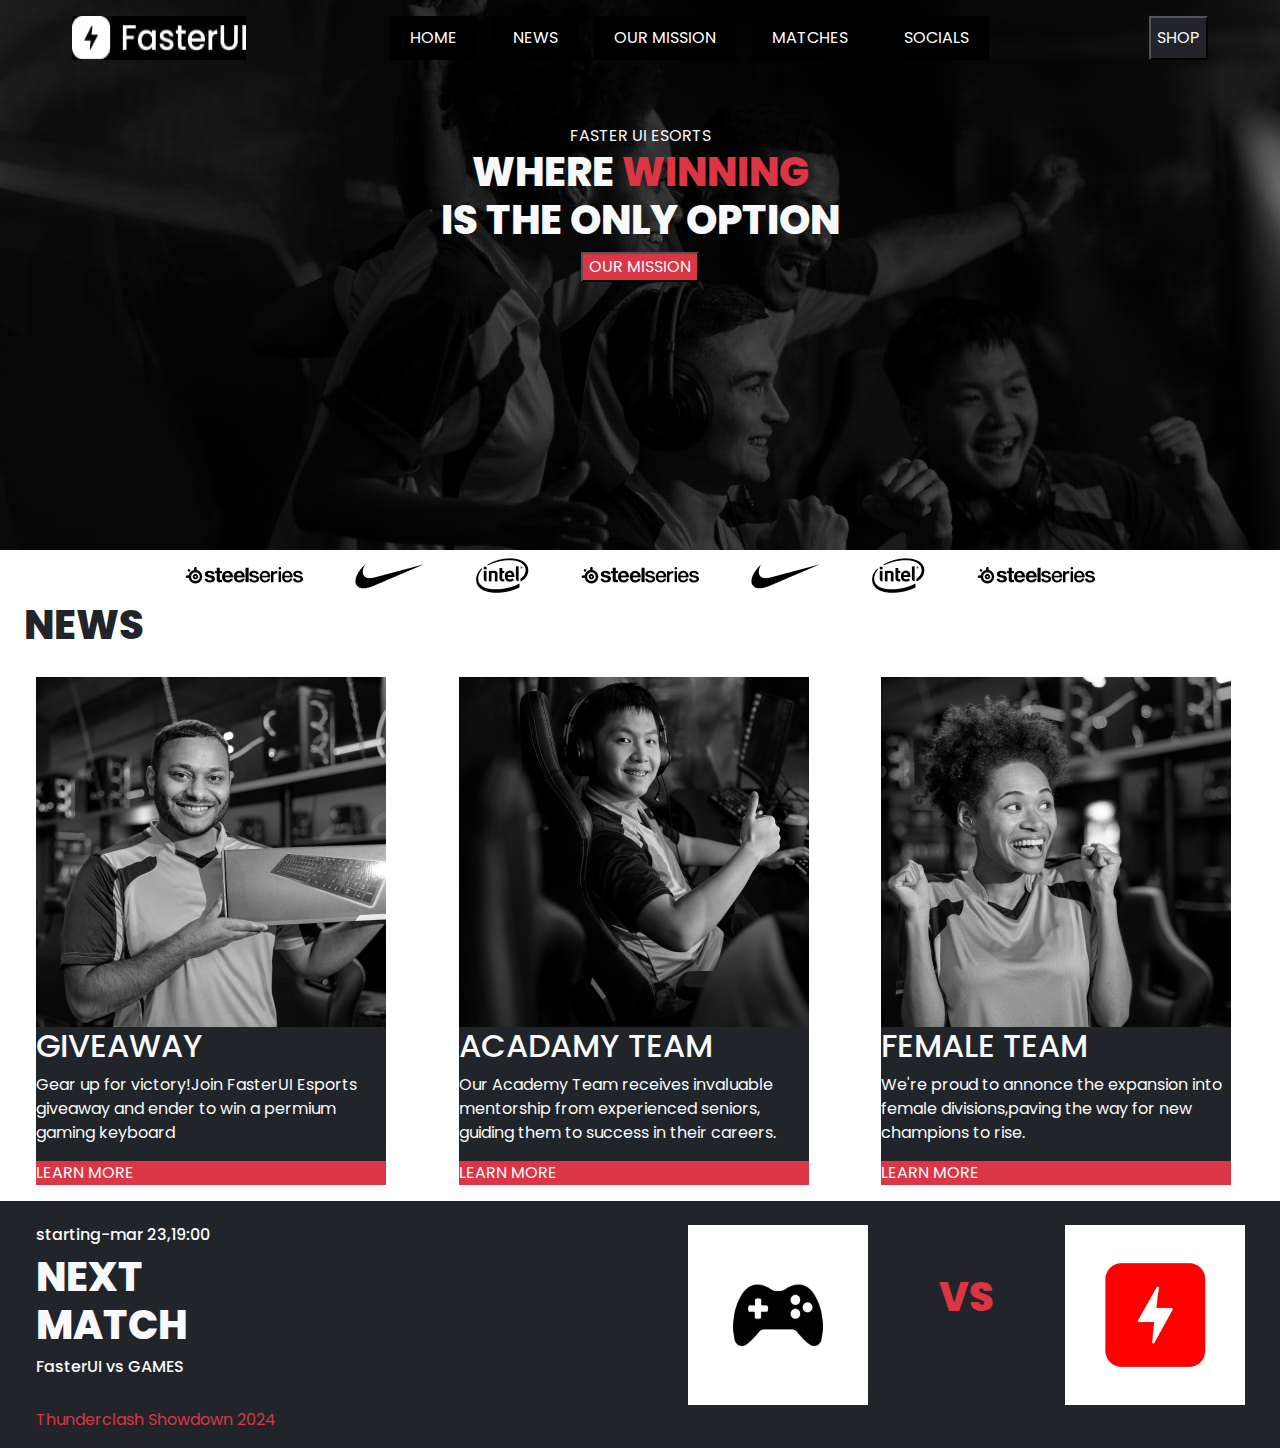
==== index.html @ 2ce80a0e "first commit" ====
<!DOCTYPE html>
<html lang="en">

<head>
    <meta charset="UTF-8">
    <meta name="viewport" content="width=device-width, initial-scale=1.0">
    <title>project 1</title>
    <link href="https://cdn.jsdelivr.net/npm/bootstrap@5.3.3/dist/css/bootstrap.min.css" rel="stylesheet"
        integrity="sha384-QWTKZyjpPEjISv5WaRU9OFeRpok6YctnYmDr5pNlyT2bRjXh0JMhjY6hW+ALEwIH" crossorigin="anonymous">
    <link
        href="https://fonts.googleapis.com/css2?family=Poppins:ital,wght@0,100;0,200;0,300;0,400;0,500;0,600;0,700;0,800;0,900;1,100;1,200;1,300;1,400;1,500;1,600;1,700;1,800;1,900&display=swap"
        rel="stylesheet">
    <link rel="stylesheet" href="/style.css">
</head>

<body>
    <div class="home">
        <nav class="d-flex justify-content-around pt-3  text-light">
            <img class="mb-3" src="/img/fasterui.jpg" alt="main-logo">
            <ul class="list-inline d-flex ">
                <li class=" me-3"> <a href="">HOME</a></li>
                <li class="me-3"> <a href="">NEWS</a></li>
                <li class="me-3"> <a href="">OUR MISSION</a></li>
                <li class="me-3"> <a href="">MATCHES</a></li>
                <LI class="me-3"> <a href="">SOCIALS</a></LI>
            </ul>
            <BUtton class="text-light bg-dark mb-3">SHOP</BUtton>
        </nav>
        <div class="text-center py-5 text-light">
            <div>FASTER UI ESORTS</div>
            <h1>WHERE <span class="text-danger">WINNING</span>
                <br> IS THE ONLY OPTION
            </h1>

            <button class="text-light bg-danger">OUR MISSION</button>
        </div>

    </div>


    <div class=" my-2 text-center">
        <img class="px-4" src="/img/Group 27196.png" alt="">
        <img class="px-4" src="/img/Group 27194.png" alt="">
        <img class="px-4" src="/img/Group 27195.png" alt="">
        <img class="px-4" src="/img/Group 27196.png" alt="">
        <img class="px-4" src="/img/Group 27194.png" alt="">
        <img class="px-4" src="/img/Group 27195.png" alt="">
        <img class="px-4" src="/img/Group 27196.png" alt="">
    </div>
    <div>
        <h1 class="ms-4">NEWS</h1>
        <div class=" MAIN-CARD row text-light ms-4">
            <div class=" col-4">
                <div class="card1">
                </div>
                <div class="content bg-dark  ">
                    <h2>GIVEAWAY</h2>
                    <p>
                        Gear up for victory!Join FasterUI Esports giveaway and ender to win a permium gaming keyboard
                    </p>
                    <p class="text-light bg-danger">LEARN MORE</p>
                </div>

            </div>
            <div class=" col-4">
                <div class="card2">

                </div>
                <div class="content bg-dark">
                    <h2>ACADAMY TEAM</h2>
                    <p> Our Academy Team receives invaluable mentorship from experienced seniors, guiding them to
                        success in their careers.</p>
                    <p class="text-light bg-danger">LEARN MORE</p>

                </div>
            </div>
            <div class=" col-4">
                <div class="card3">

                </div>
                <div class="content bg-dark">
                    <h2>
                        FEMALE TEAM
                    </h2>
                    <P> We're proud to annonce the expansion into female divisions,paving the way for new champions to
                        rise.</P>
                    <p class="text-light bg-danger">LEARN MORE</p>

                </div>
            </div>

        </div>
    </div>
    <div class="container">
        
          <div class="col-3">
            
          </div>

          <div class="col-3">
            <div class="col-2"></div>
          </div>

        </div>



    </div>

    <footer class="text-light">
        <div class=" pt-4 bg-dark row  ">
            <div class="col-6 ps-5">
                <h6> starting-mar 23,19:00</h6>
                <h1>NEXT <br> MATCH</h1>
                <h6>FasterUI vs GAMES</h6>
                <br>
                <p class="text-danger">Thunderclash Showdown 2024</p>


            </div>
            <div class="col-6 d-flex justify-content-around">
                <img class="pic" src="../img/icon.jpg" alt="">
                <h1 class="text-danger mt-5 ">VS</h1>
                <img class="pic" src="../img/icon2.jpg" alt="">

            </div>
        </div>

    </footer>





</body>

</html>
---- style.css ----
body{
    font-family:'Poppins', sans-serif ;
}

/* nav  */

a:link, a:visited {
    background-color:black;
    color: white;
    /* border: 2px solid green; */
    padding: 10px 20px;
    text-align: center;
    text-decoration: none;
    display: inline-block;
  }
  
  a:hover, a:active {
    /* background-color: green; */
    color: #ff0000;
  }
  .home{
    background-image: url(/img/bgimage.jpg);
    height:550px;
  }
  h1{
    font-weight: 800;
  }

  .MAIN-CARD{
    justify-content: space-around;
    padding-top: 20px ;
  }
  .card1{
    background-image: url(/img/cart1.jpg);
    height: 350PX;
    width: 350PX;

  }
  .card2{
    background-image: url(/img/cart2.jpg);
    height: 350PX;
    width: 350PX;
  }
  .card3{
    background-image: url(/img/cart3.jpg);
    height: 350PX;
    width: 350PX;
  }
  .content{
    
    width: 350px;
  }


  
  /* footer */
.pic{
    height: 180px;
    width: 180px;
}
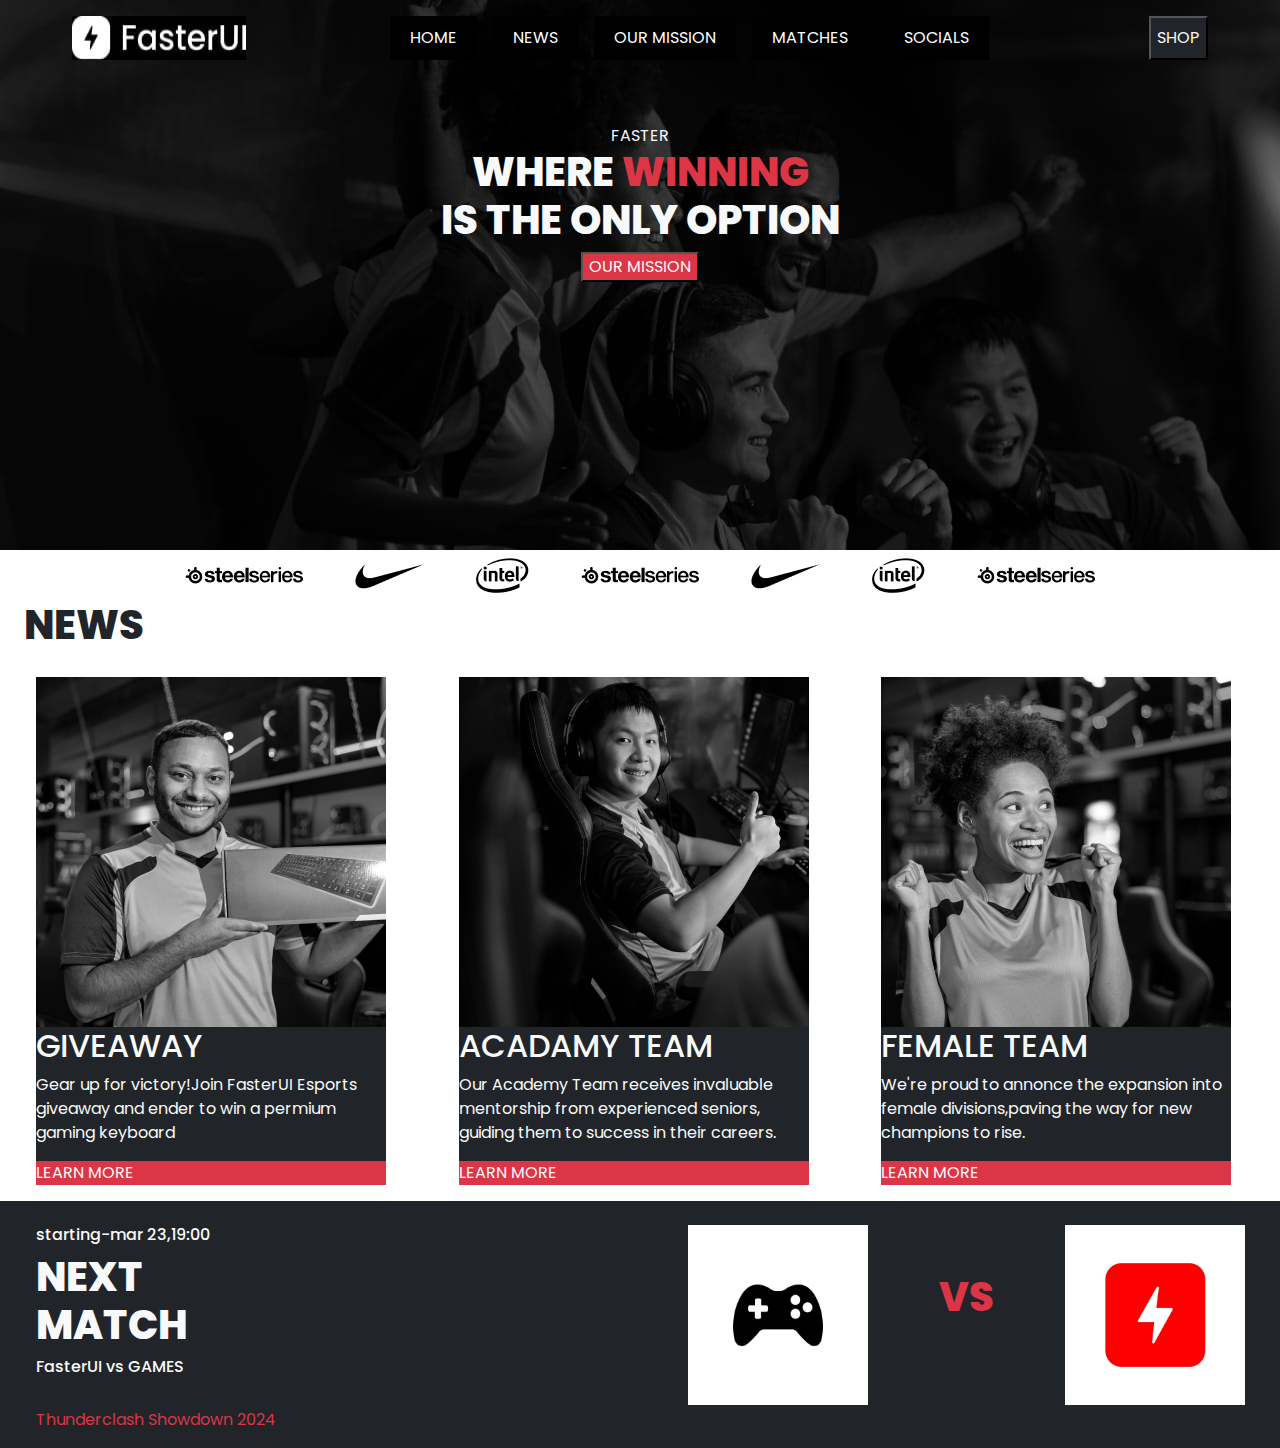
==== commit 5ea1b416: "Fix:delete content in index page" ====
--- a/index.html
+++ b/index.html
@@ -4,7 +4,7 @@
 <head>
     <meta charset="UTF-8">
     <meta name="viewport" content="width=device-width, initial-scale=1.0">
-    <title>project 1</title>
+    <title>First Pro</title>
     <link href="https://cdn.jsdelivr.net/npm/bootstrap@5.3.3/dist/css/bootstrap.min.css" rel="stylesheet"
         integrity="sha384-QWTKZyjpPEjISv5WaRU9OFeRpok6YctnYmDr5pNlyT2bRjXh0JMhjY6hW+ALEwIH" crossorigin="anonymous">
     <link
@@ -27,7 +27,8 @@
             <BUtton class="text-light bg-dark mb-3">SHOP</BUtton>
         </nav>
         <div class="text-center py-5 text-light">
-            <div>FASTER UI ESORTS</div>
+            <div>FASTER </div>
+            <!-- <div>FASTER UI ESORTS</div> -->
             <h1>WHERE <span class="text-danger">WINNING</span>
                 <br> IS THE ONLY OPTION
             </h1>
